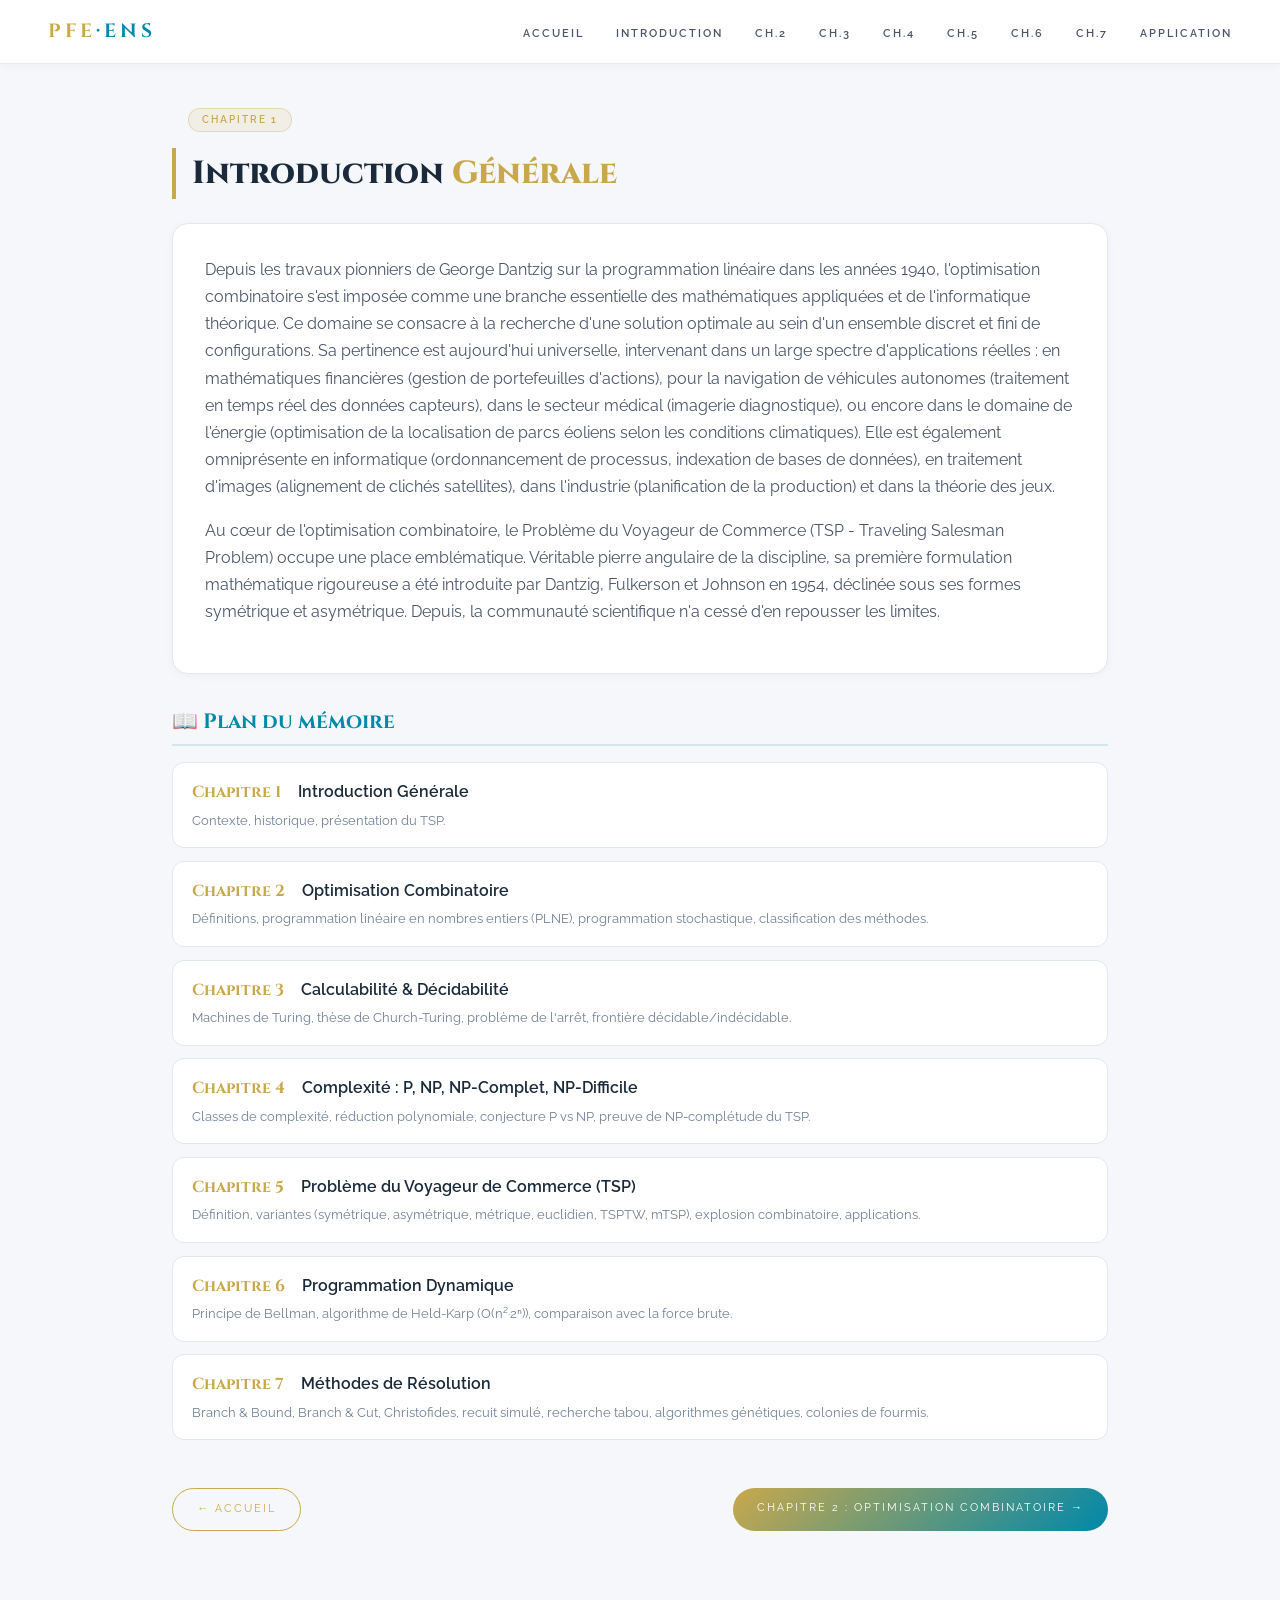
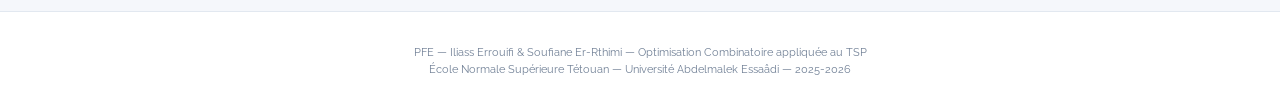
==== pages/01-introduction.html @ 0d5ae6da "Create introduction page for Combinatorial Optimization This HTML file serves as the introduction to" ====
<!DOCTYPE html>
<html lang="fr">
<head>
  <meta charset="UTF-8">
  <meta name="viewport" content="width=device-width, initial-scale=1.0">
  <title>Chapitre 1 | Introduction | Optimisation Combinatoire & TSP</title>
  <link href="https://fonts.googleapis.com/css2?family=Cinzel:wght@400;500;600;700;900&family=Raleway:wght@300;400;500;600;700;800&family=JetBrains+Mono:wght@400;500&display=swap" rel="stylesheet">
  <style>
    * { margin: 0; padding: 0; box-sizing: border-box; }
    body {
      font-family: 'Raleway', sans-serif;
      background: #f5f7fb;
      color: #1a2a3a;
      line-height: 1.6;
    }
    .navbar {
      position: fixed; top: 0; width: 100%; padding: 1rem 3rem;
      background: rgba(255, 255, 255, 0.96); backdrop-filter: blur(12px);
      border-bottom: 1px solid rgba(0, 0, 0, 0.08); z-index: 1000;
      display: flex; justify-content: space-between; align-items: center;
      box-shadow: 0 2px 10px rgba(0,0,0,0.03);
    }
    .logo { font-family: 'Cinzel', serif; font-size: 1.2rem; font-weight: 700; letter-spacing: 4px; color: #c9a84c; text-decoration: none; }
    .logo span { color: #0088aa; }
    .nav-links { display: flex; gap: 2rem; list-style: none; }
    .nav-links a { color: #4a5568; text-decoration: none; font-size: 0.7rem; letter-spacing: 2px; text-transform: uppercase; transition: 0.3s; font-weight: 600; }
    .nav-links a:hover { color: #c9a84c; }
    .container { max-width: 1000px; margin: 0 auto; padding: 100px 2rem 3rem; }
    h1 { font-family: 'Cinzel', serif; font-size: 2rem; font-weight: 800; color: #1a2a3a; margin-bottom: 0.5rem; border-left: 4px solid #c9a84c; padding-left: 1rem; }
    h1 span { color: #c9a84c; }
    .chapitre-badge { display: inline-block; background: rgba(201,168,76,0.12); border: 1px solid rgba(201,168,76,0.3); border-radius: 50px; padding: 0.2rem 0.8rem; font-size: 0.6rem; letter-spacing: 2px; color: #c9a84c; margin: 0.5rem 0 1rem 1rem; font-weight: 600; }
    .intro-text { background: white; border-radius: 16px; padding: 2rem; margin: 1.5rem 0; box-shadow: 0 2px 8px rgba(0,0,0,0.04); border: 1px solid #e2e8f0; }
    .intro-text p { color: #4a5568; margin-bottom: 1rem; font-size: 1rem; line-height: 1.7; }
    .plan-section { margin: 2rem 0; }
    .plan-title { font-family: 'Cinzel', serif; font-size: 1.3rem; font-weight: 700; color: #0088aa; margin: 1.5rem 0 1rem; border-bottom: 2px solid rgba(0,136,170,0.15); padding-bottom: 0.3rem; }
    .ch-list { list-style: none; margin: 1rem 0; }
    .ch-list li { background: white; border: 1px solid #e2e8f0; border-radius: 12px; padding: 1rem 1.2rem; margin-bottom: 0.8rem; transition: 0.3s; }
    .ch-list li:hover { border-color: #c9a84c; transform: translateX(5px); }
    .ch-num { font-family: 'Cinzel', serif; font-weight: 700; color: #c9a84c; margin-right: 0.8rem; }
    .ch-title { font-weight: 600; color: #1a2a3a; }
    .ch-desc { font-size: 0.8rem; color: #718096; margin-top: 0.3rem; }
    .btn-nav { display: flex; justify-content: space-between; margin-top: 3rem; gap: 1rem; }
    .btn-prev, .btn-next { padding: 0.7rem 1.5rem; text-decoration: none; border-radius: 50px; font-size: 0.7rem; letter-spacing: 2px; text-transform: uppercase; transition: 0.3s; }
    .btn-prev { border: 1px solid #c9a84c; color: #c9a84c; background: transparent; }
    .btn-prev:hover { background: rgba(201,168,76,0.1); }
    .btn-next { background: linear-gradient(135deg, #c9a84c, #0088aa); color: white; border: none; }
    .btn-next:hover { transform: translateX(3px); box-shadow: 0 5px 20px rgba(201,168,76,0.3); }
    footer { text-align: center; padding: 2rem; border-top: 1px solid #e2e8f0; background: #ffffff; margin-top: 2rem; color: #718096; font-size: 0.7rem; }
    @media (max-width: 768px) { .navbar { padding: 1rem; } .nav-links { display: none; } .container { padding: 80px 1rem 2rem; } h1 { font-size: 1.5rem; } }
  </style>
</head>
<body>

<nav class="navbar">
  <a href="../index.html" class="logo">PFE<span>·ENS</span></a>
  <ul class="nav-links">
    <li><a href="../index.html">Accueil</a></li>
    <li><a href="01-introduction.html">Introduction</a></li>
    <li><a href="02-optimisation-combinatoire.html">Ch.2</a></li>
    <li><a href="03-calculabilite.html">Ch.3</a></li>
    <li><a href="04-complexites.html">Ch.4</a></li>
    <li><a href="05-tsp.html">Ch.5</a></li>
    <li><a href="06-programmation-dynamique.html">Ch.6</a></li>
    <li><a href="07-methodes-resolution.html">Ch.7</a></li>
    <li><a href="../tsp-world-pro.html">Application</a></li>
  </ul>
</nav>

<div class="container">
  <span class="chapitre-badge">CHAPITRE 1</span>
  <h1>Introduction <span>Générale</span></h1>

  <!-- TEXTE D'INTRODUCTION -->
  <div class="intro-text">
    <p>Depuis les travaux pionniers de George Dantzig sur la programmation linéaire dans les années 1940, l'optimisation combinatoire s'est imposée comme une branche essentielle des mathématiques appliquées et de l'informatique théorique. Ce domaine se consacre à la recherche d'une solution optimale au sein d'un ensemble discret et fini de configurations. Sa pertinence est aujourd'hui universelle, intervenant dans un large spectre d'applications réelles : en mathématiques financières (gestion de portefeuilles d'actions), pour la navigation de véhicules autonomes (traitement en temps réel des données capteurs), dans le secteur médical (imagerie diagnostique), ou encore dans le domaine de l'énergie (optimisation de la localisation de parcs éoliens selon les conditions climatiques). Elle est également omniprésente en informatique (ordonnancement de processus, indexation de bases de données), en traitement d'images (alignement de clichés satellites), dans l'industrie (planification de la production) et dans la théorie des jeux.</p>

    <p>Au cœur de l'optimisation combinatoire, le Problème du Voyageur de Commerce (TSP - Traveling Salesman Problem) occupe une place emblématique. Véritable pierre angulaire de la discipline, sa première formulation mathématique rigoureuse a été introduite par Dantzig, Fulkerson et Johnson en 1954, déclinée sous ses formes symétrique et asymétrique. Depuis, la communauté scientifique n'a cessé d'en repousser les limites.</p>
  </div>

  <!-- PLAN DES CHAPITRES -->
  <div class="plan-section">
    <div class="plan-title">📖 Plan du mémoire</div>
    <ul class="ch-list">
      <li><span class="ch-num">Chapitre 1</span> <span class="ch-title">Introduction Générale</span><div class="ch-desc">Contexte, historique, présentation du TSP.</div></li>
      <li><span class="ch-num">Chapitre 2</span> <span class="ch-title">Optimisation Combinatoire</span><div class="ch-desc">Définitions, programmation linéaire en nombres entiers (PLNE), programmation stochastique, classification des méthodes.</div></li>
      <li><span class="ch-num">Chapitre 3</span> <span class="ch-title">Calculabilité & Décidabilité</span><div class="ch-desc">Machines de Turing, thèse de Church-Turing, problème de l'arrêt, frontière décidable/indécidable.</div></li>
      <li><span class="ch-num">Chapitre 4</span> <span class="ch-title">Complexité : P, NP, NP-Complet, NP-Difficile</span><div class="ch-desc">Classes de complexité, réduction polynomiale, conjecture P vs NP, preuve de NP-complétude du TSP.</div></li>
      <li><span class="ch-num">Chapitre 5</span> <span class="ch-title">Problème du Voyageur de Commerce (TSP)</span><div class="ch-desc">Définition, variantes (symétrique, asymétrique, métrique, euclidien, TSPTW, mTSP), explosion combinatoire, applications.</div></li>
      <li><span class="ch-num">Chapitre 6</span> <span class="ch-title">Programmation Dynamique</span><div class="ch-desc">Principe de Bellman, algorithme de Held-Karp (O(n²·2ⁿ)), comparaison avec la force brute.</div></li>
      <li><span class="ch-num">Chapitre 7</span> <span class="ch-title">Méthodes de Résolution</span><div class="ch-desc">Branch & Bound, Branch & Cut, Christofides, recuit simulé, recherche tabou, algorithmes génétiques, colonies de fourmis.</div></li>
    </ul>
  </div>

  <!-- BOUTONS DE NAVIGATION -->
  <div class="btn-nav">
    <a href="../index.html" class="btn-prev">← Accueil</a>
    <a href="02-optimisation-combinatoire.html" class="btn-next">Chapitre 2 : Optimisation Combinatoire →</a>
  </div>
</div>

<footer>
  <p>PFE — Iliass Errouifi & Soufiane Er-Rthimi — Optimisation Combinatoire appliquée au TSP</p>
  <p>École Normale Supérieure Tétouan — Université Abdelmalek Essaâdi — 2025-2026</p>
</footer>

</body>
</html>
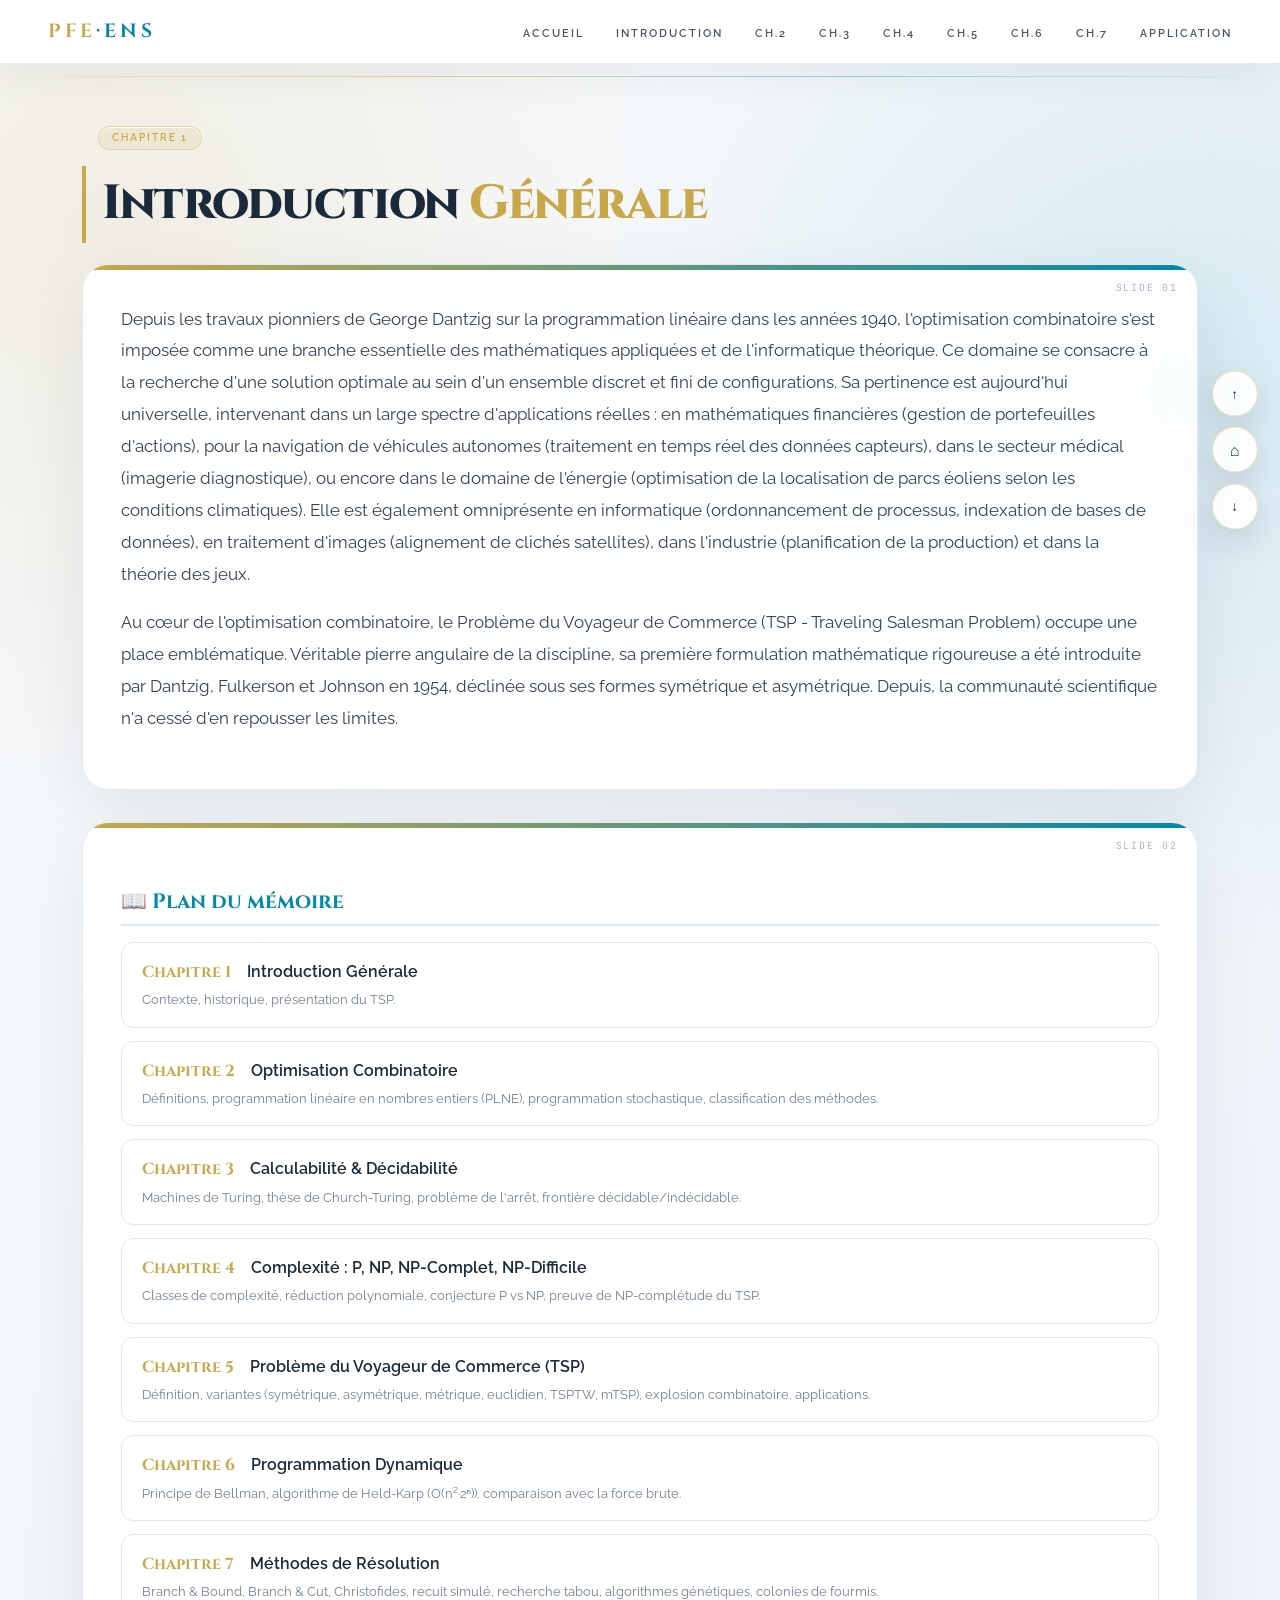
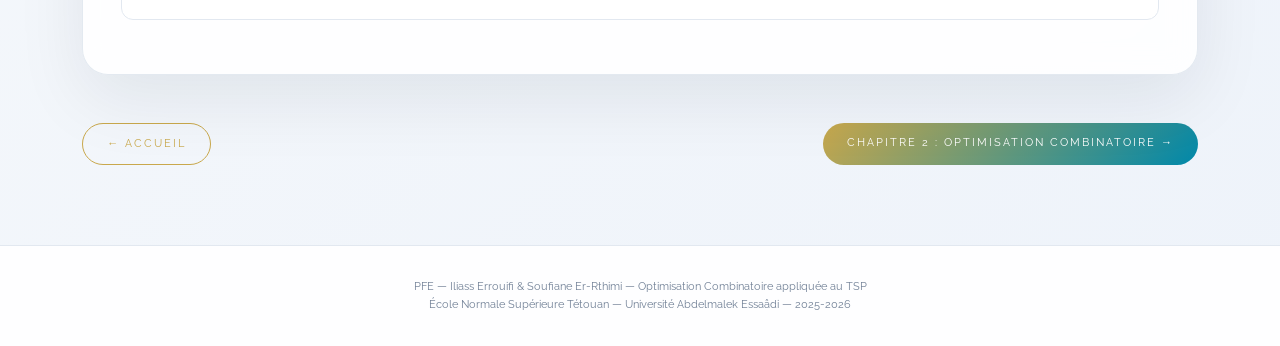
==== commit b84f2d0c: "Add premium slide layout to chapter pages" ====
--- a/pages/01-introduction.html
+++ b/pages/01-introduction.html
@@ -47,6 +47,34 @@
     .btn-next:hover { transform: translateX(3px); box-shadow: 0 5px 20px rgba(201,168,76,0.3); }
     footer { text-align: center; padding: 2rem; border-top: 1px solid #e2e8f0; background: #ffffff; margin-top: 2rem; color: #718096; font-size: 0.7rem; }
     @media (max-width: 768px) { .navbar { padding: 1rem; } .nav-links { display: none; } .container { padding: 80px 1rem 2rem; } h1 { font-size: 1.5rem; } }
+
+
+    /* Premium slide reading mode */
+    html { scroll-behavior: smooth; scroll-padding-top: 92px; }
+    body { background:
+      radial-gradient(circle at 8% 12%, rgba(201,168,76,0.14), transparent 28%),
+      radial-gradient(circle at 92% 20%, rgba(0,136,170,0.12), transparent 30%),
+      linear-gradient(135deg, #f8fafc 0%, #eef3fa 100%); }
+    body::before { content: ""; position: fixed; inset: 76px 0 auto 0; height: 1px; background: linear-gradient(90deg, transparent, rgba(201,168,76,.45), rgba(0,136,170,.35), transparent); z-index: 999; }
+    .navbar { box-shadow: 0 12px 40px rgba(15, 23, 42, 0.06); }
+    .container { max-width: 1180px; padding-top: 118px; }
+    .chapitre-badge { box-shadow: inset 0 1px 0 rgba(255,255,255,.8); }
+    h1 { font-size: clamp(1.8rem, 4vw, 3rem); letter-spacing: -0.03em; }
+    h2 { font-family: 'Cinzel', serif; color: #0088aa; margin: 2.2rem 0 1rem; padding-left: 1rem; border-left: 4px solid #c9a84c; }
+    .card, .intro-text, .plan-section, .schema { position: relative; overflow: hidden; background: rgba(255,255,255,.88) !important; border: 1px solid rgba(226,232,240,.95) !important; border-radius: 26px !important; padding: clamp(1.4rem, 3vw, 2.6rem) !important; margin: 1.35rem 0 2rem !important; box-shadow: 0 24px 70px rgba(15, 23, 42, 0.08), inset 0 1px 0 rgba(255,255,255,.9) !important; backdrop-filter: blur(14px); scroll-snap-align: start; }
+    .card::before, .intro-text::before, .plan-section::before, .schema::before { content: ""; position: absolute; inset: 0 0 auto 0; height: 5px; background: linear-gradient(90deg, #c9a84c, #0088aa); }
+    .card::after, .intro-text::after, .plan-section::after, .schema::after { content: "SLIDE " attr(data-slide); position: absolute; right: 1.2rem; top: .9rem; font-family: 'JetBrains Mono', monospace; font-size: .62rem; letter-spacing: .18em; color: rgba(74,85,104,.42); }
+    .card p, .intro-text p, .card li, .intro-text li { font-size: clamp(.98rem, 1.35vw, 1.13rem); line-height: 1.85; color: #334155; }
+    .definition, .formula { border-radius: 18px !important; box-shadow: inset 0 1px 0 rgba(255,255,255,.55); }
+    .table-classes { width: 100%; border-collapse: separate; border-spacing: 0; overflow: hidden; border-radius: 16px; box-shadow: 0 12px 30px rgba(15,23,42,.06); }
+    .table-classes th { background: linear-gradient(135deg, #0f2a44, #0088aa); color: white; }
+    .slide-controls { position: fixed; right: 1.4rem; top: 50%; transform: translateY(-50%); z-index: 1200; display: grid; gap: .65rem; }
+    .slide-controls button, .slide-controls a { width: 46px; height: 46px; border-radius: 999px; border: 1px solid rgba(201,168,76,.35); background: rgba(255,255,255,.88); color: #0f2a44; display: grid; place-items: center; box-shadow: 0 12px 32px rgba(15,23,42,.12); cursor: pointer; text-decoration: none; font-weight: 800; transition: .25s; }
+    .slide-controls button:hover, .slide-controls a:hover { transform: translateY(-2px) scale(1.04); background: linear-gradient(135deg, #c9a84c, #0088aa); color: #fff; }
+    .slide-progress { position: fixed; left: 0; top: 76px; height: 3px; width: 0%; background: linear-gradient(90deg, #c9a84c, #0088aa); z-index: 1400; box-shadow: 0 0 18px rgba(0,136,170,.45); }
+    footer { background: rgba(255,255,255,.92) !important; }
+    @media (max-width: 768px) { .slide-controls { right: .7rem; bottom: .8rem; top: auto; transform: none; grid-template-columns: repeat(3, 42px); } .slide-controls button, .slide-controls a { width: 42px; height: 42px; } .container { padding-top: 92px; } }
+
   </style>
 </head>
 <body>
@@ -61,7 +89,7 @@
     <li><a href="04-complexites.html">Ch.4</a></li>
     <li><a href="05-tsp.html">Ch.5</a></li>
     <li><a href="06-programmation-dynamique.html">Ch.6</a></li>
-    <li><a href="07-methodes-resolution.html">Ch.7</a></li>
+    <li><a href="07-methode-resolution.html">Ch.7</a></li>
     <li><a href="../tsp-world-pro.html">Application</a></li>
   </ul>
 </nav>
@@ -103,5 +131,35 @@
   <p>École Normale Supérieure Tétouan — Université Abdelmalek Essaâdi — 2025-2026</p>
 </footer>
 
+
+<div class="slide-progress" id="slideProgress"></div>
+<div class="slide-controls" aria-label="Navigation des slides">
+  <button type="button" id="slidePrev" title="Slide précédente">↑</button>
+  <a href="../index.html" title="Accueil">⌂</a>
+  <button type="button" id="slideNext" title="Slide suivante">↓</button>
+</div>
+<script>
+  const slides = [...document.querySelectorAll('.intro-text, .plan-section, .card, .container > .schema')];
+  slides.forEach((slide, index) => slide.dataset.slide = String(index + 1).padStart(2, '0'));
+  const progress = document.getElementById('slideProgress');
+  function currentSlideIndex() {
+    const y = window.scrollY + 130;
+    return Math.max(0, slides.findIndex((slide, i) => y < slide.offsetTop + slide.offsetHeight && (!slides[i + 1] || y < slides[i + 1].offsetTop)));
+  }
+  function go(delta) {
+    if (!slides.length) return;
+    const target = Math.min(slides.length - 1, Math.max(0, currentSlideIndex() + delta));
+    slides[target].scrollIntoView({ behavior: 'smooth', block: 'start' });
+  }
+  function updateProgress() {
+    const max = Math.max(1, document.documentElement.scrollHeight - innerHeight);
+    progress.style.width = `${Math.min(100, (scrollY / max) * 100)}%`;
+  }
+  document.getElementById('slidePrev').addEventListener('click', () => go(-1));
+  document.getElementById('slideNext').addEventListener('click', () => go(1));
+  addEventListener('scroll', updateProgress, { passive: true });
+  updateProgress();
+</script>
+
 </body>
 </html>
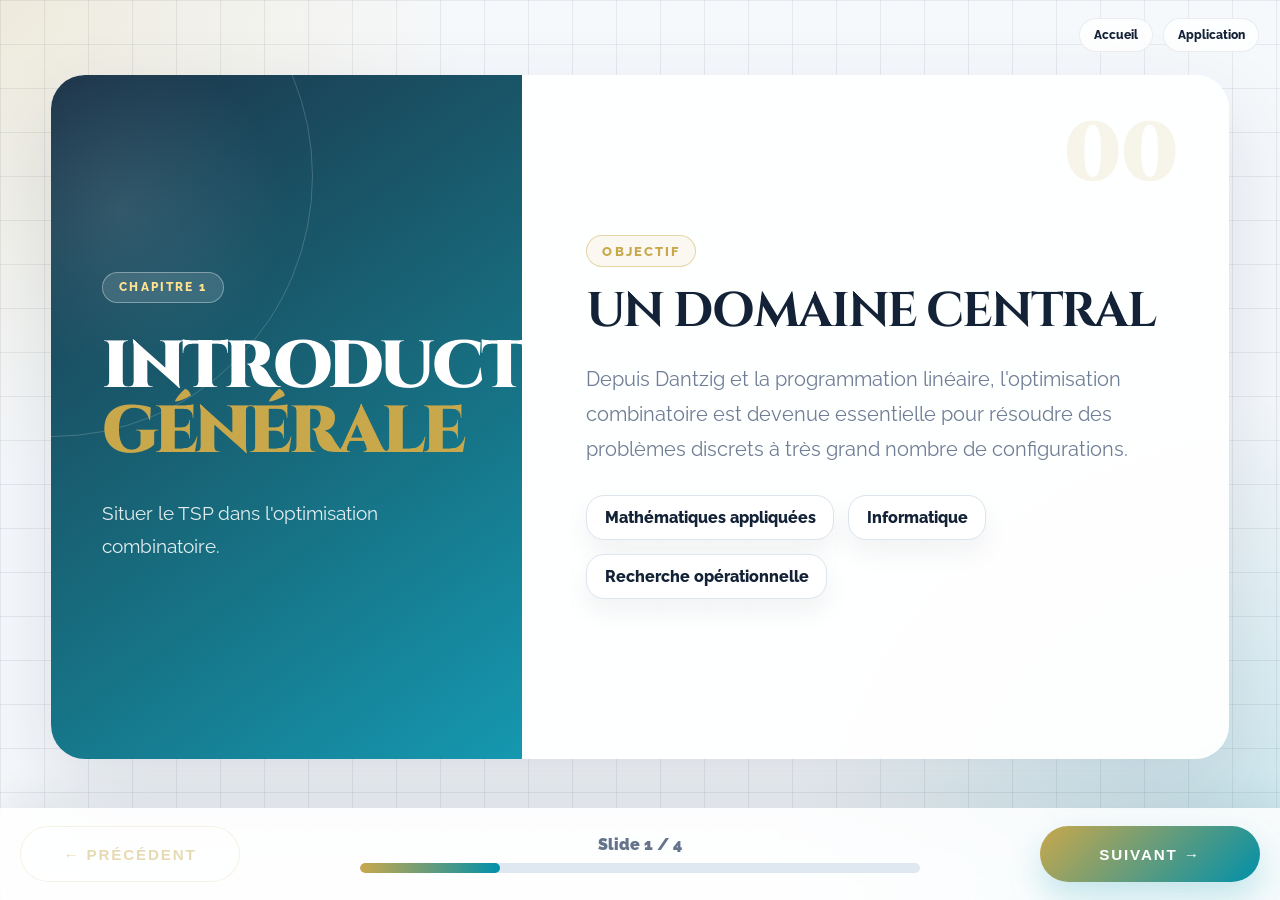
==== commit e32fcbfa: "Convert site pages to controlled slide decks" ====
--- a/pages/01-introduction.html
+++ b/pages/01-introduction.html
@@ -3,163 +3,19 @@
 <head>
   <meta charset="UTF-8">
   <meta name="viewport" content="width=device-width, initial-scale=1.0">
-  <title>Chapitre 1 | Introduction | Optimisation Combinatoire & TSP</title>
-  <link href="https://fonts.googleapis.com/css2?family=Cinzel:wght@400;500;600;700;900&family=Raleway:wght@300;400;500;600;700;800&family=JetBrains+Mono:wght@400;500&display=swap" rel="stylesheet">
-  <style>
-    * { margin: 0; padding: 0; box-sizing: border-box; }
-    body {
-      font-family: 'Raleway', sans-serif;
-      background: #f5f7fb;
-      color: #1a2a3a;
-      line-height: 1.6;
-    }
-    .navbar {
-      position: fixed; top: 0; width: 100%; padding: 1rem 3rem;
-      background: rgba(255, 255, 255, 0.96); backdrop-filter: blur(12px);
-      border-bottom: 1px solid rgba(0, 0, 0, 0.08); z-index: 1000;
-      display: flex; justify-content: space-between; align-items: center;
-      box-shadow: 0 2px 10px rgba(0,0,0,0.03);
-    }
-    .logo { font-family: 'Cinzel', serif; font-size: 1.2rem; font-weight: 700; letter-spacing: 4px; color: #c9a84c; text-decoration: none; }
-    .logo span { color: #0088aa; }
-    .nav-links { display: flex; gap: 2rem; list-style: none; }
-    .nav-links a { color: #4a5568; text-decoration: none; font-size: 0.7rem; letter-spacing: 2px; text-transform: uppercase; transition: 0.3s; font-weight: 600; }
-    .nav-links a:hover { color: #c9a84c; }
-    .container { max-width: 1000px; margin: 0 auto; padding: 100px 2rem 3rem; }
-    h1 { font-family: 'Cinzel', serif; font-size: 2rem; font-weight: 800; color: #1a2a3a; margin-bottom: 0.5rem; border-left: 4px solid #c9a84c; padding-left: 1rem; }
-    h1 span { color: #c9a84c; }
-    .chapitre-badge { display: inline-block; background: rgba(201,168,76,0.12); border: 1px solid rgba(201,168,76,0.3); border-radius: 50px; padding: 0.2rem 0.8rem; font-size: 0.6rem; letter-spacing: 2px; color: #c9a84c; margin: 0.5rem 0 1rem 1rem; font-weight: 600; }
-    .intro-text { background: white; border-radius: 16px; padding: 2rem; margin: 1.5rem 0; box-shadow: 0 2px 8px rgba(0,0,0,0.04); border: 1px solid #e2e8f0; }
-    .intro-text p { color: #4a5568; margin-bottom: 1rem; font-size: 1rem; line-height: 1.7; }
-    .plan-section { margin: 2rem 0; }
-    .plan-title { font-family: 'Cinzel', serif; font-size: 1.3rem; font-weight: 700; color: #0088aa; margin: 1.5rem 0 1rem; border-bottom: 2px solid rgba(0,136,170,0.15); padding-bottom: 0.3rem; }
-    .ch-list { list-style: none; margin: 1rem 0; }
-    .ch-list li { background: white; border: 1px solid #e2e8f0; border-radius: 12px; padding: 1rem 1.2rem; margin-bottom: 0.8rem; transition: 0.3s; }
-    .ch-list li:hover { border-color: #c9a84c; transform: translateX(5px); }
-    .ch-num { font-family: 'Cinzel', serif; font-weight: 700; color: #c9a84c; margin-right: 0.8rem; }
-    .ch-title { font-weight: 600; color: #1a2a3a; }
-    .ch-desc { font-size: 0.8rem; color: #718096; margin-top: 0.3rem; }
-    .btn-nav { display: flex; justify-content: space-between; margin-top: 3rem; gap: 1rem; }
-    .btn-prev, .btn-next { padding: 0.7rem 1.5rem; text-decoration: none; border-radius: 50px; font-size: 0.7rem; letter-spacing: 2px; text-transform: uppercase; transition: 0.3s; }
-    .btn-prev { border: 1px solid #c9a84c; color: #c9a84c; background: transparent; }
-    .btn-prev:hover { background: rgba(201,168,76,0.1); }
-    .btn-next { background: linear-gradient(135deg, #c9a84c, #0088aa); color: white; border: none; }
-    .btn-next:hover { transform: translateX(3px); box-shadow: 0 5px 20px rgba(201,168,76,0.3); }
-    footer { text-align: center; padding: 2rem; border-top: 1px solid #e2e8f0; background: #ffffff; margin-top: 2rem; color: #718096; font-size: 0.7rem; }
-    @media (max-width: 768px) { .navbar { padding: 1rem; } .nav-links { display: none; } .container { padding: 80px 1rem 2rem; } h1 { font-size: 1.5rem; } }
-
-
-    /* Premium slide reading mode */
-    html { scroll-behavior: smooth; scroll-padding-top: 92px; }
-    body { background:
-      radial-gradient(circle at 8% 12%, rgba(201,168,76,0.14), transparent 28%),
-      radial-gradient(circle at 92% 20%, rgba(0,136,170,0.12), transparent 30%),
-      linear-gradient(135deg, #f8fafc 0%, #eef3fa 100%); }
-    body::before { content: ""; position: fixed; inset: 76px 0 auto 0; height: 1px; background: linear-gradient(90deg, transparent, rgba(201,168,76,.45), rgba(0,136,170,.35), transparent); z-index: 999; }
-    .navbar { box-shadow: 0 12px 40px rgba(15, 23, 42, 0.06); }
-    .container { max-width: 1180px; padding-top: 118px; }
-    .chapitre-badge { box-shadow: inset 0 1px 0 rgba(255,255,255,.8); }
-    h1 { font-size: clamp(1.8rem, 4vw, 3rem); letter-spacing: -0.03em; }
-    h2 { font-family: 'Cinzel', serif; color: #0088aa; margin: 2.2rem 0 1rem; padding-left: 1rem; border-left: 4px solid #c9a84c; }
-    .card, .intro-text, .plan-section, .schema { position: relative; overflow: hidden; background: rgba(255,255,255,.88) !important; border: 1px solid rgba(226,232,240,.95) !important; border-radius: 26px !important; padding: clamp(1.4rem, 3vw, 2.6rem) !important; margin: 1.35rem 0 2rem !important; box-shadow: 0 24px 70px rgba(15, 23, 42, 0.08), inset 0 1px 0 rgba(255,255,255,.9) !important; backdrop-filter: blur(14px); scroll-snap-align: start; }
-    .card::before, .intro-text::before, .plan-section::before, .schema::before { content: ""; position: absolute; inset: 0 0 auto 0; height: 5px; background: linear-gradient(90deg, #c9a84c, #0088aa); }
-    .card::after, .intro-text::after, .plan-section::after, .schema::after { content: "SLIDE " attr(data-slide); position: absolute; right: 1.2rem; top: .9rem; font-family: 'JetBrains Mono', monospace; font-size: .62rem; letter-spacing: .18em; color: rgba(74,85,104,.42); }
-    .card p, .intro-text p, .card li, .intro-text li { font-size: clamp(.98rem, 1.35vw, 1.13rem); line-height: 1.85; color: #334155; }
-    .definition, .formula { border-radius: 18px !important; box-shadow: inset 0 1px 0 rgba(255,255,255,.55); }
-    .table-classes { width: 100%; border-collapse: separate; border-spacing: 0; overflow: hidden; border-radius: 16px; box-shadow: 0 12px 30px rgba(15,23,42,.06); }
-    .table-classes th { background: linear-gradient(135deg, #0f2a44, #0088aa); color: white; }
-    .slide-controls { position: fixed; right: 1.4rem; top: 50%; transform: translateY(-50%); z-index: 1200; display: grid; gap: .65rem; }
-    .slide-controls button, .slide-controls a { width: 46px; height: 46px; border-radius: 999px; border: 1px solid rgba(201,168,76,.35); background: rgba(255,255,255,.88); color: #0f2a44; display: grid; place-items: center; box-shadow: 0 12px 32px rgba(15,23,42,.12); cursor: pointer; text-decoration: none; font-weight: 800; transition: .25s; }
-    .slide-controls button:hover, .slide-controls a:hover { transform: translateY(-2px) scale(1.04); background: linear-gradient(135deg, #c9a84c, #0088aa); color: #fff; }
-    .slide-progress { position: fixed; left: 0; top: 76px; height: 3px; width: 0%; background: linear-gradient(90deg, #c9a84c, #0088aa); z-index: 1400; box-shadow: 0 0 18px rgba(0,136,170,.45); }
-    footer { background: rgba(255,255,255,.92) !important; }
-    @media (max-width: 768px) { .slide-controls { right: .7rem; bottom: .8rem; top: auto; transform: none; grid-template-columns: repeat(3, 42px); } .slide-controls button, .slide-controls a { width: 42px; height: 42px; } .container { padding-top: 92px; } }
-
-  </style>
+  <title>Chapitre 1 | Introduction</title>
+  <link href="https://fonts.googleapis.com/css2?family=Cinzel:wght@400;500;600;700;900&family=Raleway:wght@300;400;500;600;700;800;900&family=JetBrains+Mono:wght@400;500&display=swap" rel="stylesheet">
+  <link rel="stylesheet" href="../assets/slide-deck.css">
 </head>
 <body>
-
-<nav class="navbar">
-  <a href="../index.html" class="logo">PFE<span>·ENS</span></a>
-  <ul class="nav-links">
-    <li><a href="../index.html">Accueil</a></li>
-    <li><a href="01-introduction.html">Introduction</a></li>
-    <li><a href="02-optimisation-combinatoire.html">Ch.2</a></li>
-    <li><a href="03-calculabilite.html">Ch.3</a></li>
-    <li><a href="04-complexites.html">Ch.4</a></li>
-    <li><a href="05-tsp.html">Ch.5</a></li>
-    <li><a href="06-programmation-dynamique.html">Ch.6</a></li>
-    <li><a href="07-methode-resolution.html">Ch.7</a></li>
-    <li><a href="../tsp-world-pro.html">Application</a></li>
-  </ul>
-</nav>
-
-<div class="container">
-  <span class="chapitre-badge">CHAPITRE 1</span>
-  <h1>Introduction <span>Générale</span></h1>
-
-  <!-- TEXTE D'INTRODUCTION -->
-  <div class="intro-text">
-    <p>Depuis les travaux pionniers de George Dantzig sur la programmation linéaire dans les années 1940, l'optimisation combinatoire s'est imposée comme une branche essentielle des mathématiques appliquées et de l'informatique théorique. Ce domaine se consacre à la recherche d'une solution optimale au sein d'un ensemble discret et fini de configurations. Sa pertinence est aujourd'hui universelle, intervenant dans un large spectre d'applications réelles : en mathématiques financières (gestion de portefeuilles d'actions), pour la navigation de véhicules autonomes (traitement en temps réel des données capteurs), dans le secteur médical (imagerie diagnostique), ou encore dans le domaine de l'énergie (optimisation de la localisation de parcs éoliens selon les conditions climatiques). Elle est également omniprésente en informatique (ordonnancement de processus, indexation de bases de données), en traitement d'images (alignement de clichés satellites), dans l'industrie (planification de la production) et dans la théorie des jeux.</p>
-
-    <p>Au cœur de l'optimisation combinatoire, le Problème du Voyageur de Commerce (TSP - Traveling Salesman Problem) occupe une place emblématique. Véritable pierre angulaire de la discipline, sa première formulation mathématique rigoureuse a été introduite par Dantzig, Fulkerson et Johnson en 1954, déclinée sous ses formes symétrique et asymétrique. Depuis, la communauté scientifique n'a cessé d'en repousser les limites.</p>
-  </div>
-
-  <!-- PLAN DES CHAPITRES -->
-  <div class="plan-section">
-    <div class="plan-title">📖 Plan du mémoire</div>
-    <ul class="ch-list">
-      <li><span class="ch-num">Chapitre 1</span> <span class="ch-title">Introduction Générale</span><div class="ch-desc">Contexte, historique, présentation du TSP.</div></li>
-      <li><span class="ch-num">Chapitre 2</span> <span class="ch-title">Optimisation Combinatoire</span><div class="ch-desc">Définitions, programmation linéaire en nombres entiers (PLNE), programmation stochastique, classification des méthodes.</div></li>
-      <li><span class="ch-num">Chapitre 3</span> <span class="ch-title">Calculabilité & Décidabilité</span><div class="ch-desc">Machines de Turing, thèse de Church-Turing, problème de l'arrêt, frontière décidable/indécidable.</div></li>
-      <li><span class="ch-num">Chapitre 4</span> <span class="ch-title">Complexité : P, NP, NP-Complet, NP-Difficile</span><div class="ch-desc">Classes de complexité, réduction polynomiale, conjecture P vs NP, preuve de NP-complétude du TSP.</div></li>
-      <li><span class="ch-num">Chapitre 5</span> <span class="ch-title">Problème du Voyageur de Commerce (TSP)</span><div class="ch-desc">Définition, variantes (symétrique, asymétrique, métrique, euclidien, TSPTW, mTSP), explosion combinatoire, applications.</div></li>
-      <li><span class="ch-num">Chapitre 6</span> <span class="ch-title">Programmation Dynamique</span><div class="ch-desc">Principe de Bellman, algorithme de Held-Karp (O(n²·2ⁿ)), comparaison avec la force brute.</div></li>
-      <li><span class="ch-num">Chapitre 7</span> <span class="ch-title">Méthodes de Résolution</span><div class="ch-desc">Branch & Bound, Branch & Cut, Christofides, recuit simulé, recherche tabou, algorithmes génétiques, colonies de fourmis.</div></li>
-    </ul>
-  </div>
-
-  <!-- BOUTONS DE NAVIGATION -->
-  <div class="btn-nav">
-    <a href="../index.html" class="btn-prev">← Accueil</a>
-    <a href="02-optimisation-combinatoire.html" class="btn-next">Chapitre 2 : Optimisation Combinatoire →</a>
-  </div>
-</div>
-
-<footer>
-  <p>PFE — Iliass Errouifi & Soufiane Er-Rthimi — Optimisation Combinatoire appliquée au TSP</p>
-  <p>École Normale Supérieure Tétouan — Université Abdelmalek Essaâdi — 2025-2026</p>
-</footer>
-
-
-<div class="slide-progress" id="slideProgress"></div>
-<div class="slide-controls" aria-label="Navigation des slides">
-  <button type="button" id="slidePrev" title="Slide précédente">↑</button>
-  <a href="../index.html" title="Accueil">⌂</a>
-  <button type="button" id="slideNext" title="Slide suivante">↓</button>
-</div>
-<script>
-  const slides = [...document.querySelectorAll('.intro-text, .plan-section, .card, .container > .schema')];
-  slides.forEach((slide, index) => slide.dataset.slide = String(index + 1).padStart(2, '0'));
-  const progress = document.getElementById('slideProgress');
-  function currentSlideIndex() {
-    const y = window.scrollY + 130;
-    return Math.max(0, slides.findIndex((slide, i) => y < slide.offsetTop + slide.offsetHeight && (!slides[i + 1] || y < slides[i + 1].offsetTop)));
-  }
-  function go(delta) {
-    if (!slides.length) return;
-    const target = Math.min(slides.length - 1, Math.max(0, currentSlideIndex() + delta));
-    slides[target].scrollIntoView({ behavior: 'smooth', block: 'start' });
-  }
-  function updateProgress() {
-    const max = Math.max(1, document.documentElement.scrollHeight - innerHeight);
-    progress.style.width = `${Math.min(100, (scrollY / max) * 100)}%`;
-  }
-  document.getElementById('slidePrev').addEventListener('click', () => go(-1));
-  document.getElementById('slideNext').addEventListener('click', () => go(1));
-  addEventListener('scroll', updateProgress, { passive: true });
-  updateProgress();
-</script>
-
+  <div class="top-links"><a href="../index.html">Accueil</a><a href="../tsp-world-pro.html">Application</a></div>
+  <main class="deck-shell"><div id="slideRoot"></div></main>
+  <footer class="deck-footer">
+    <button id="prevSlide" class="nav-btn" type="button">← Précédent</button>
+    <div class="progress-wrap"><div id="slideLabel" class="progress-label">Slide 1 / 1</div><div class="progress-track"><div id="progressFill" class="progress-fill"></div></div></div>
+    <button id="nextSlide" class="nav-btn next" type="button">Suivant →</button>
+  </footer>
+  <script id="deck-data" type="application/json">{"title": "Introduction\n*Générale*", "subtitle": "Contexte, histoire et plan du mémoire.", "pageTitle": "Chapitre 1 | Introduction", "kicker": "Projet de fin d'études", "slides": [{"kicker": "Chapitre 1", "leftTitle": "Introduction\n*Générale*", "leftSubtitle": "Situer le TSP dans l'optimisation combinatoire.", "title": "Un domaine central", "text": "Depuis Dantzig et la programmation linéaire, l'optimisation combinatoire est devenue essentielle pour résoudre des problèmes discrets à très grand nombre de configurations.", "chips": ["Mathématiques appliquées", "Informatique", "Recherche opérationnelle"]}, {"kicker": "Applications", "leftTitle": "Optimiser\n*Le Réel*", "leftSubtitle": "Chercher la meilleure décision dans un ensemble fini.", "title": "Où intervient-elle ?", "bullets": ["Finance : gestion de portefeuilles et arbitrage.", "Véhicules autonomes : traitement en temps réel et navigation.", "Médecine : imagerie diagnostique et aide à la décision.", "Énergie : localisation optimale de parcs éoliens."]}, {"kicker": "TSP", "leftTitle": "Le Voyageur\n*De Commerce*", "leftSubtitle": "Un problème emblématique de la discipline.", "title": "Pourquoi le TSP ?", "text": "Le TSP consiste à visiter chaque ville exactement une fois et revenir au départ avec une distance minimale. Sa simplicité apparente cache une explosion combinatoire majeure.", "chips": ["Dantzig", "Fulkerson", "Johnson", "1954"]}, {"kicker": "Plan", "leftTitle": "Plan du\n*Mémoire*", "leftSubtitle": "Des bases théoriques à l'application finale.", "title": "Les étapes", "bullets": ["Optimisation combinatoire et modèles mathématiques.", "Calculabilité et décidabilité.", "Complexité P, NP, NP-complet, NP-difficile.", "TSP, programmation dynamique et méthodes de résolution."]}]}</script>
+  <script src="../assets/slide-deck.js"></script>
 </body>
 </html>
--- a/assets/slide-deck.css
+++ b/assets/slide-deck.css
@@ -0,0 +1,134 @@
+:root {
+  --ink: #132236;
+  --muted: #6f7d95;
+  --gold: #c9a84c;
+  --gold-soft: #f4efe4;
+  --teal: #0090aa;
+  --teal-dark: #173446;
+  --panel: #ffffff;
+  --line: rgba(30, 48, 68, 0.08);
+}
+* { box-sizing: border-box; margin: 0; padding: 0; }
+html, body { height: 100%; }
+body {
+  min-height: 100vh;
+  overflow: hidden;
+  font-family: 'Raleway', sans-serif;
+  color: var(--ink);
+  background:
+    linear-gradient(var(--line) 1px, transparent 1px),
+    linear-gradient(90deg, var(--line) 1px, transparent 1px),
+    radial-gradient(circle at 0% 0%, rgba(201, 168, 76, .18), transparent 30%),
+    radial-gradient(circle at 100% 100%, rgba(0, 144, 170, .20), transparent 32%),
+    #f6f9fc;
+  background-size: 44px 44px, 44px 44px, auto, auto, auto;
+}
+.deck-shell { min-height: 100vh; padding: clamp(1rem, 3vw, 4.5rem) clamp(1rem, 4vw, 7rem) 6.5rem; display: grid; place-items: center; }
+.slide-card {
+  width: min(1740px, 100%);
+  min-height: min(76vh, 720px);
+  display: grid;
+  grid-template-columns: minmax(360px, 40%) 1fr;
+  border-radius: 34px;
+  overflow: hidden;
+  background: rgba(255,255,255,.94);
+  box-shadow: 0 35px 85px rgba(22, 40, 58, .13), inset 0 1px 0 rgba(255,255,255,.9);
+  opacity: 0;
+  transform: translateY(14px) scale(.985);
+  animation: slideIn .45s ease forwards;
+}
+@keyframes slideIn { to { opacity: 1; transform: translateY(0) scale(1); } }
+.slide-left {
+  position: relative;
+  overflow: hidden;
+  padding: clamp(2rem, 4vw, 4.2rem);
+  color: #fff;
+  background: linear-gradient(145deg, #1d3348 0%, #176b7d 55%, #1598b0 100%);
+  display: flex;
+  flex-direction: column;
+  justify-content: center;
+  gap: 2rem;
+}
+.slide-left::before { content: ""; position: absolute; width: 520px; height: 520px; border: 1px solid rgba(255,255,255,.18); border-radius: 50%; left: -260px; top: -160px; }
+.slide-left::after { content: ""; position: absolute; inset: 0; background: radial-gradient(circle at 15% 20%, rgba(255,255,255,.10), transparent 24%); pointer-events: none; }
+.kicker {
+  position: relative;
+  align-self: flex-start;
+  z-index: 1;
+  padding: .45rem 1rem;
+  border-radius: 999px;
+  border: 1px solid rgba(255,255,255,.35);
+  background: rgba(255,255,255,.12);
+  color: #ffe391;
+  font-weight: 800;
+  letter-spacing: .18em;
+  text-transform: uppercase;
+  font-size: clamp(.72rem, .85vw, .95rem);
+}
+.slide-title {
+  position: relative;
+  z-index: 1;
+  font-family: 'Cinzel', serif;
+  font-weight: 900;
+  text-transform: uppercase;
+  line-height: .98;
+  letter-spacing: -.055em;
+  font-size: clamp(2.4rem, 5.2vw, 6rem);
+}
+.slide-title .gold { color: var(--gold); display: block; }
+.slide-subtitle {
+  position: relative;
+  z-index: 1;
+  max-width: 620px;
+  color: rgba(255,255,255,.88);
+  font-size: clamp(1.05rem, 1.5vw, 1.7rem);
+  line-height: 1.7;
+}
+.meta-list { position: relative; z-index: 1; display: grid; gap: .75rem; font-weight: 800; font-size: clamp(.9rem, 1.05vw, 1.18rem); }
+.slide-right {
+  position: relative;
+  padding: clamp(2.4rem, 5vw, 6rem);
+  display: flex;
+  flex-direction: column;
+  justify-content: center;
+}
+.slide-num {
+  position: absolute;
+  right: clamp(2rem, 4vw, 4.8rem);
+  top: clamp(1.5rem, 3vw, 3.4rem);
+  font-family: 'Cinzel', serif;
+  font-size: clamp(3.5rem, 6.5vw, 7rem);
+  font-weight: 900;
+  color: rgba(201,168,76,.12);
+  line-height: 1;
+}
+.objective { align-self: flex-start; padding: .45rem .95rem; border-radius: 999px; border: 1px solid rgba(201,168,76,.45); color: var(--gold); background: rgba(201,168,76,.08); text-transform: uppercase; letter-spacing: .16em; font-weight: 800; font-size: .82rem; margin-bottom: 1.2rem; }
+.content-title { font-family: 'Cinzel', serif; text-transform: uppercase; font-size: clamp(2rem, 3.8vw, 4.4rem); line-height: 1.08; letter-spacing: -.04em; margin-bottom: 1.5rem; max-width: 960px; }
+.content-title .gold { color: var(--gold); }
+.content-text { color: var(--muted); font-size: clamp(1.12rem, 1.55vw, 1.85rem); line-height: 1.75; max-width: 980px; }
+.bullets { list-style: none; display: grid; gap: 1.35rem; color: var(--muted); font-size: clamp(1.08rem, 1.45vw, 1.72rem); line-height: 1.45; max-width: 1000px; }
+.bullets li { position: relative; padding-left: 2rem; }
+.bullets li::before { content: "◆"; position: absolute; left: 0; top: .05em; color: var(--gold); font-size: .62em; }
+.chips { display: flex; flex-wrap: wrap; gap: .85rem; margin-top: 1.8rem; }
+.chip { padding: .75rem 1.1rem; border: 1px solid #dce4ee; border-radius: 18px; background: #fff; color: var(--ink); font-weight: 800; box-shadow: 0 12px 28px rgba(22,40,58,.06); }
+.formula { margin-top: 1.4rem; padding: 1.2rem 1.4rem; border-radius: 22px; background: #f7fafc; border-left: 5px solid var(--gold); font-family: 'JetBrains Mono', monospace; color: var(--ink); font-size: clamp(1rem, 1.25vw, 1.45rem); }
+.deck-footer { position: fixed; left: 0; right: 0; bottom: 0; height: 92px; display: grid; grid-template-columns: 220px 1fr 220px; align-items: center; gap: 1rem; padding: 0 1.25rem; background: rgba(255,255,255,.84); backdrop-filter: blur(16px); box-shadow: 0 -12px 35px rgba(22,40,58,.07); }
+.nav-btn { height: 56px; border-radius: 999px; border: 1px solid rgba(201,168,76,.35); background: #fff; color: var(--gold); font-weight: 900; letter-spacing: .12em; text-transform: uppercase; cursor: pointer; transition: .25s; font-size: .95rem; }
+.nav-btn.next { color: #fff; border: none; background: linear-gradient(135deg, #c9a84c, #0090aa); box-shadow: 0 16px 34px rgba(0,144,170,.22); }
+.nav-btn:hover:not(:disabled) { transform: translateY(-2px); }
+.nav-btn:disabled { opacity: .42; cursor: not-allowed; }
+.progress-wrap { justify-self: center; width: min(560px, 100%); text-align: center; color: #65748c; font-weight: 900; }
+.progress-label { margin-bottom: .55rem; }
+.progress-track { height: 10px; border-radius: 999px; background: #dfe7f1; overflow: hidden; }
+.progress-fill { height: 100%; width: 0%; border-radius: inherit; background: linear-gradient(90deg, #c9a84c, #0090aa); transition: width .35s ease; }
+.top-links { position: fixed; z-index: 10; top: 1.1rem; right: 1.3rem; display: flex; gap: .65rem; }
+.top-links a { padding: .55rem .85rem; border-radius: 999px; background: rgba(255,255,255,.78); border: 1px solid rgba(19,34,54,.08); color: var(--ink); text-decoration: none; font-weight: 800; font-size: .78rem; backdrop-filter: blur(12px); }
+@media (max-width: 980px) {
+  body { overflow: auto; }
+  .deck-shell { padding: 5.5rem 1rem 7rem; }
+  .slide-card { min-height: auto; grid-template-columns: 1fr; }
+  .slide-left { min-height: 340px; }
+  .deck-footer { grid-template-columns: 1fr; height: auto; padding: .8rem; }
+  .nav-btn { height: 48px; }
+  .progress-wrap { order: -1; }
+}
